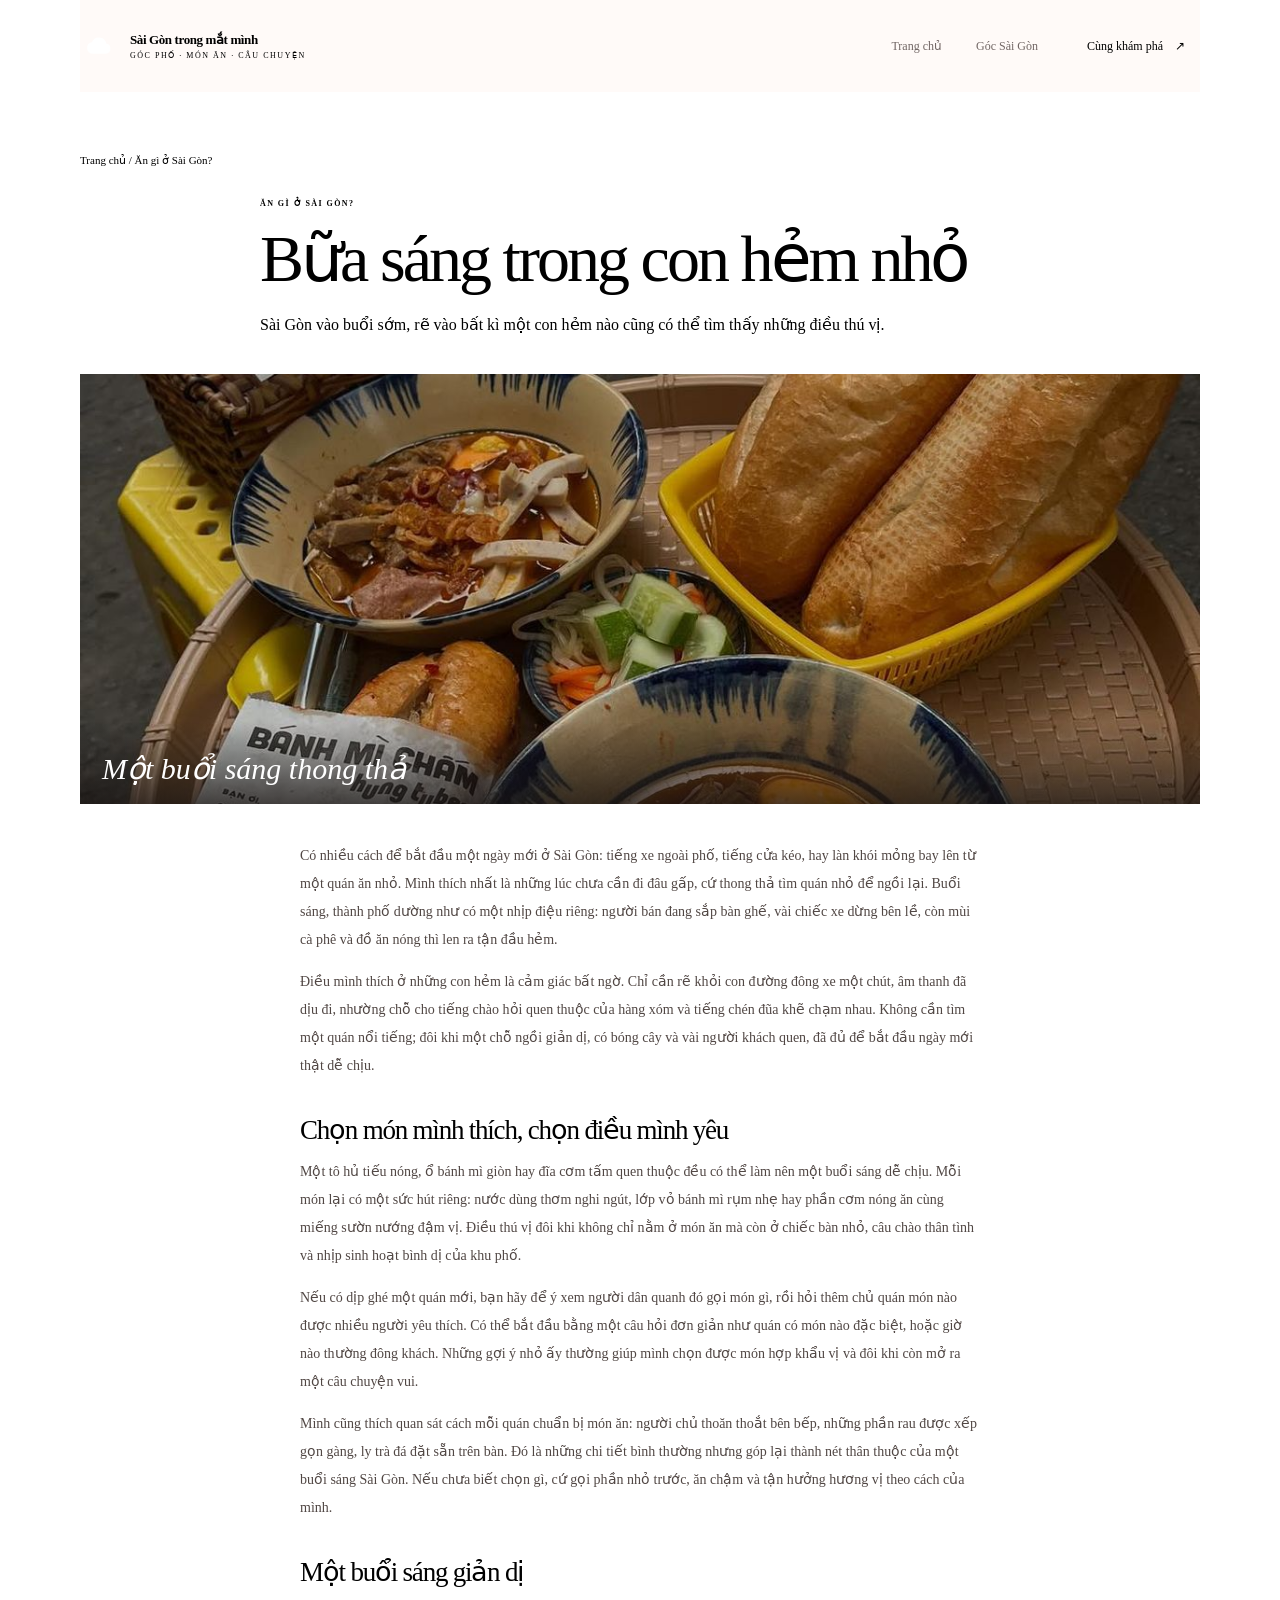
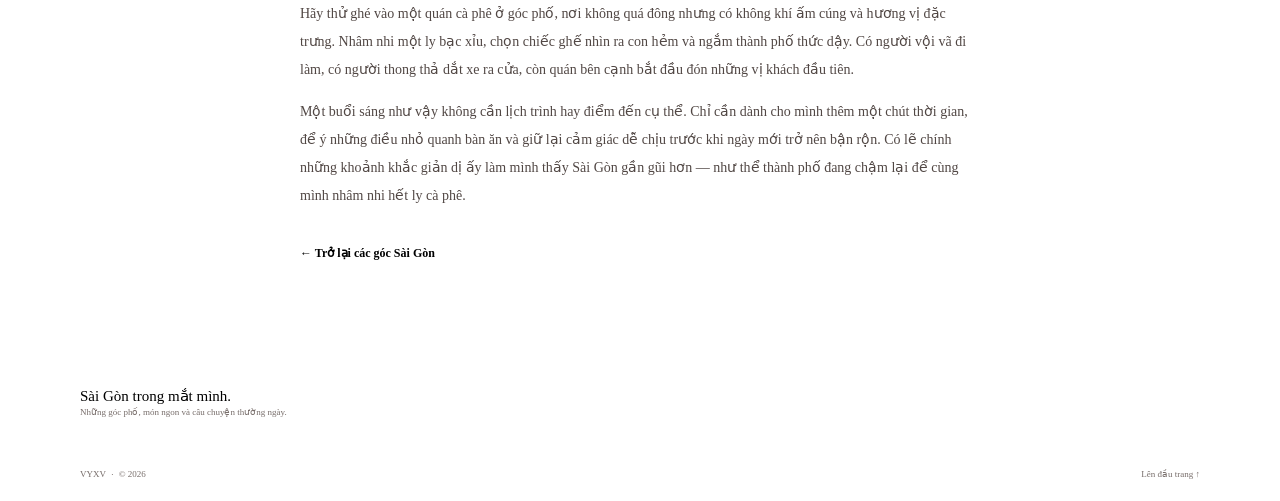
==== web-frontend-server/src/blog/blog1.html @ cf531b4e "feat: create Saigon travel blog frontend Co-authored-by: Copilot <223556219+Copilot@users.noreply.gi" ====
<!DOCTYPE html>
<html lang="vi">
<head>
  <meta charset="UTF-8">
  <meta name="viewport" content="width=device-width, initial-scale=1.0">
  <meta name="theme-color" content="#fffaf7">
  <meta name="description" content="Một gợi ý cho buổi sáng Sài Gòn: thong thả tìm một quán ăn trong hẻm và bắt đầu ngày mới thật chậm.">
  <title>Bữa sáng trong con hẻm nhỏ - Sài Gòn trong mắt mình</title>
  <link rel="preconnect" href="https://fonts.googleapis.com">
  <link rel="preconnect" href="https://fonts.gstatic.com" crossorigin>
  <link href="https://fonts.googleapis.com/css2?family=Playfair+Display:ital,wght@0,400;0,700;1,400&family=Inter:wght@300;400;500;600&display=swap" rel="stylesheet">
  <link rel="stylesheet" href="../css/style.css">
</head>
<body>
  <header class="site-header section-wrap">
    <a class="brand" href="../index.html" aria-label="Sài Gòn trong mắt mình, về trang chủ">
      <span class="brand-mark" aria-hidden="true">
        <svg viewBox="0 0 32 32" focusable="false">
          <path d="M9.1 24.2a6.1 6.1 0 0 1-.7-12.1 8.1 8.1 0 0 1 15.4 1.1 5.6 5.6 0 0 1-.5 11H9.1Z" />
        </svg>
      </span>
      <span class="brand-name">Sài Gòn trong mắt mình<small>GÓC PHỐ · MÓN ĂN · CÂU CHUYỆN</small></span>
    </a>
    <nav class="site-nav" aria-label="Điều hướng chính">
      <a href="../index.html#home">Trang chủ</a>
      <a href="../index.html#posts">Góc Sài Gòn</a>
      <a class="nav-contact" href="../index.html#contact">Cùng khám phá <span aria-hidden="true">↗</span></a>
    </nav>
  </header>
  <main class="article-page section-wrap">
    <div class="article-breadcrumb"><a href="../index.html">Trang chủ</a> / Ăn gì ở Sài Gòn?</div>
    <article>
      <header class="article-header">
        <span class="post-category">ĂN GÌ Ở SÀI GÒN?</span>
        <h1>Bữa sáng trong con hẻm nhỏ</h1>
        <p class="article-lead">Sài Gòn vào buổi sớm, rẽ vào bất kì một con hẻm nào cũng có thể tìm thấy những điều thú vị.</p>
      </header>
      <figure class="article-cover">
        <img src="../assets/ansang2.jpg" alt="ăn sáng" fetchpriority="high">
        <figcaption>Một buổi sáng thong thả</figcaption>
      </figure>
      <div class="article-body">
        <p>Có nhiều cách để bắt đầu một ngày mới ở Sài Gòn: tiếng xe ngoài phố, tiếng cửa kéo, hay làn khói mỏng bay lên từ một quán ăn nhỏ. Mình thích nhất là những lúc chưa cần đi đâu gấp, cứ thong thả tìm quán nhỏ để ngồi lại. Buổi sáng, thành phố dường như có một nhịp điệu riêng: người bán đang sắp bàn ghế, vài chiếc xe dừng bên lề, còn mùi cà phê và đồ ăn nóng thì len ra tận đầu hẻm.</p>
        <p>Điều mình thích ở những con hẻm là cảm giác bất ngờ. Chỉ cần rẽ khỏi con đường đông xe một chút, âm thanh đã dịu đi, nhường chỗ cho tiếng chào hỏi quen thuộc của hàng xóm và tiếng chén đũa khẽ chạm nhau. Không cần tìm một quán nổi tiếng; đôi khi một chỗ ngồi giản dị, có bóng cây và vài người khách quen, đã đủ để bắt đầu ngày mới thật dễ chịu.</p>
        <h2>Chọn món mình thích, chọn điều mình yêu</h2>
        <p>Một tô hủ tiếu nóng, ổ bánh mì giòn hay đĩa cơm tấm quen thuộc đều có thể làm nên một buổi sáng dễ chịu. Mỗi món lại có một sức hút riêng: nước dùng thơm nghi ngút, lớp vỏ bánh mì rụm nhẹ hay phần cơm nóng ăn cùng miếng sườn nướng đậm vị. Điều thú vị đôi khi không chỉ nằm ở món ăn mà còn ở chiếc bàn nhỏ, câu chào thân tình và nhịp sinh hoạt bình dị của khu phố.</p>
        <p>Nếu có dịp ghé một quán mới, bạn hãy để ý xem người dân quanh đó gọi món gì, rồi hỏi thêm chủ quán món nào được nhiều người yêu thích. Có thể bắt đầu bằng một câu hỏi đơn giản như quán có món nào đặc biệt, hoặc giờ nào thường đông khách. Những gợi ý nhỏ ấy thường giúp mình chọn được món hợp khẩu vị và đôi khi còn mở ra một câu chuyện vui.</p>
        <p>Mình cũng thích quan sát cách mỗi quán chuẩn bị món ăn: người chủ thoăn thoắt bên bếp, những phần rau được xếp gọn gàng, ly trà đá đặt sẵn trên bàn. Đó là những chi tiết bình thường nhưng góp lại thành nét thân thuộc của một buổi sáng Sài Gòn. Nếu chưa biết chọn gì, cứ gọi phần nhỏ trước, ăn chậm và tận hưởng hương vị theo cách của mình.</p>
        <h2>Một buổi sáng giản dị</h2>
        <p>Hãy thử ghé vào một quán cà phê ở góc phố, nơi không quá đông nhưng có không khí ấm cúng và hương vị đặc trưng. Nhâm nhi một ly bạc xỉu, chọn chiếc ghế nhìn ra con hẻm và ngắm thành phố thức dậy. Có người vội vã đi làm, có người thong thả dắt xe ra cửa, còn quán bên cạnh bắt đầu đón những vị khách đầu tiên.</p>
        <p>Một buổi sáng như vậy không cần lịch trình hay điểm đến cụ thể. Chỉ cần dành cho mình thêm một chút thời gian, để ý những điều nhỏ quanh bàn ăn và giữ lại cảm giác dễ chịu trước khi ngày mới trở nên bận rộn. Có lẽ chính những khoảnh khắc giản dị ấy làm mình thấy Sài Gòn gần gũi hơn — như thể thành phố đang chậm lại để cùng mình nhâm nhi hết ly cà phê.</p>
        <a class="article-back" href="../index.html#posts">← Trở lại các góc Sài Gòn</a>
      </div>
    </article>
  </main>
<footer class="site-footer section-wrap">
    <div class="footer-main">
      <div class="footer-intro">
        <a class="footer-brand" href="#home">Sài Gòn trong mắt mình<span>.</span></a>
        <p>Những góc phố, món ngon và câu chuyện thường ngày.</p>
      </div>
    </div>
    <div class="footer-bottom">
      <p>VYXV<span aria-hidden="true"> · </span> © 2026</p>
      <a class="back-to-top" href="#home">Lên đầu trang ↑</a>
    </div>
  </footer>
</body>
</html>
---- web-frontend-server/src/css/style.css ----
:REDACTED_OLD_CREDENTIAL {
  color-scheme: light;
  --background: #fffaf7;
  --surface: #ffffff;
  --surface-raised: #fff4f0;
  --text: #261e1d;
  --muted: #776d6a;
  --accent: #bd342f;
  --accent-bright: #bd3b35;
  --line: rgba(54, 35, 32, 0.12);
  --serif: "Playfair Display", Georgia, serif;
  --sans: "Inter", Arial, sans-serif;
}

* { box-sizing: border-box; }

html { scroll-behavior: smooth; scroll-padding-top: 90px; }

body {
  margin: 0;
  overflow-x: hidden;
  background: var(--background);
  color: var(--text);
  font-family: var(--sans);
  font-size: 15px;
  -webkit-font-smoothing: antialiased;
}

::selection { background: var(--accent); color: white; }

a { color: inherit; text-decoration: none; }

.page-glow {
  position: absolute;
  z-index: -1;
  inset: 0 0 auto;
  height: 900px;
  pointer-events: none;
  background:
    radial-gradient(ellipse at 77% 21%, rgba(224, 97, 81, .10), transparent 34%),
    radial-gradient(ellipse at 4% 55%, rgba(230, 151, 129, .10), transparent 30%),
    radial-gradient(ellipse at 50% 80%, rgba(189, 52, 47, .04), transparent 40%);
  background-size: 200% 200%;
  animation: gradientShift 12s ease infinite;
}

.site-header, .section-wrap {
  width: min(1120px, calc(100% - 80px));
  margin-inline: auto;
}

.site-header {
  min-height: 92px;
  display: flex;
  align-items: center;
  justify-content: space-between;
  border-bottom: 1px solid var(--line);
  position: sticky;
  top: 0;
  z-index: 100;
  background: rgba(255, 250, 247, .85);
  backdrop-filter: blur(12px);
  -webkit-backdrop-filter: blur(12px);
  transition: background .35s ease, box-shadow .35s ease, min-height .3s ease;
}
.header-scrolled {
  background: rgba(255, 250, 247, .95);
  box-shadow: 0 2px 24px rgba(0,0,0,.06);
  min-height: 72px !important;
}

.brand { display: inline-flex; align-items: center; gap: 12px; }

.brand-mark {
  display: grid;
  width: 38px;
  height: 38px;
  place-items: center;
  border: 0;
  border-radius: 0;
  background: transparent;
  color: #fff;
}

.brand-mark svg { display: block; width: 30px; height: 30px; fill: currentColor; }
.footer-brand span { color: var(--accent); }
.brand-name { font-size: 13px; font-weight: 600; letter-spacing: -.03em; }
.brand-name small { display: block; margin-top: 3px; color: var(--muted); font-size: 8px; font-weight: 500; letter-spacing: .19em; }

.site-nav { display: flex; align-items: center; gap: 34px; }
.site-nav a { color: #716664; font-size: 12px; transition: color .2s ease; }
.site-nav a:hover, .site-nav a:focus-visible { color: var(--accent); }
.site-nav .nav-contact { padding: 11px 15px; border: 1px solid var(--line); border-radius: 2px; color: var(--text); }
.nav-contact span { margin-left: 9px; color: var(--accent-bright); }

/*  Smooth Nav Underline  */
.site-nav a:not(.nav-contact) {
  position: relative;
}
.site-nav a:not(.nav-contact)::after {
  content: "";
  position: absolute;
  left: 0; bottom: -3px;
  width: 100%; height: 1.5px;
  background: var(--accent);
  transform: scaleX(0);
  transform-origin: right;
  transition: transform .3s cubic-bezier(.22,1,.36,1);
}
.site-nav a:not(.nav-contact):hover::after {
  transform: scaleX(1);
  transform-origin: left;
}

/*  Nav Contact Glow  */
.nav-contact {
  transition: color .2s ease, border-color .3s ease, box-shadow .3s ease, transform .2s ease;
}
.nav-contact:hover {
  border-color: var(--accent-bright) !important;
  box-shadow: 0 0 16px rgba(189, 52, 47, .12);
  transform: translateY(-1px);
}

.hero {
  min-height: 620px;
  display: grid;
  grid-template-columns: 1.05fr .95fr;
  align-items: center;
  gap: 50px;
  padding-block: 70px 82px;
}

.eyebrow, .section-label, .post-category {
  color: #756967;
  font-size: 9px;
  font-weight: 600;
  letter-spacing: .18em;
}

.eyebrow { display: flex; align-items: center; gap: 10px; margin: 0 0 24px; }
.status-dot { width: 6px; height: 6px; border-radius: 50%; background: var(--accent-bright); box-shadow: 0 0 12px var(--accent); animation: pulse 2s infinite; }

h1, h2, h3, p { margin-top: 0; }
h1, h2 { font-family: var(--serif); font-weight: 400; letter-spacing: -.045em; }
h1 { margin-bottom: 20px; font-size: clamp(54px, 6.4vw, 82px); line-height: 1.06; }
h1 em, h2 em { color: var(--accent-bright); font-weight: 400; }
.hero-description { max-width: 425px; margin-bottom: 30px; color: var(--muted); font-size: 14px; line-height: 1.9; }
.hero-actions { display: flex; align-items: center; gap: 26px; }

.button { display: inline-flex; min-height: 46px; align-items: center; justify-content: center; gap: 22px; padding: 0 17px; font-size: 11px; font-weight: 600; transition: transform .2s ease, background .2s ease, border-color .2s ease; position: relative; overflow: hidden; }
.button:hover { transform: translateY(-2px); }
.button-primary { background: var(--accent); color: #fff; }
.button-primary:hover { background: #d82c35; }
.button::after {
  content: "";
  position: absolute;
  inset: 0;
  background: radial-gradient(circle at var(--x, 50%) var(--y, 50%), rgba(255,255,255,.2), transparent 60%);
  opacity: 0;
  transition: opacity .3s ease;
}
.button:hover::after { opacity: 1; }
.text-link { color: #514744; font-size: 11px; }
.text-link span, .read-link span { padding-left: 5px; color: var(--accent-bright); }
.diary-icon { width: 17px; height: 17px; margin-left: 7px; fill: none; stroke: var(--accent-bright); stroke-linecap: round; stroke-linejoin: round; stroke-width: 1.5; vertical-align: middle; transition: transform .2s ease; }
.text-link:hover .diary-icon { transform: translateY(-2px); }
.hero-note { display: flex; align-items: center; gap: 12px; margin-top: 54px; color: #716664; font-family: var(--serif); font-size: 13px; font-style: italic; }
.note-line { width: 28px; height: 1px; background: var(--accent); }

.hero-art {
  position: relative;
  width: min(100%, 440px);
  aspect-ratio: 4 / 5;
  justify-self: end;
  overflow: hidden;
  border: 1px solid rgba(103, 63, 54, .12);
  background: #e7f1f7;
}

.hero-photo { position: absolute; width: 100%; height: 100%; object-fit: cover; object-position: center 38%; transition: transform .4s cubic-bezier(.22,1,.36,1); }
.hero-art:hover .hero-photo { transform: scale(1.04) !important; }
.hero-art::after { position: absolute; inset: 0; background: linear-gradient(180deg, rgba(21, 33, 45, .2), transparent 28%, transparent 68%, rgba(21, 33, 45, .35)); content: ""; pointer-events: none; }
.art-caption, .art-index { position: absolute; z-index: 1; padding: 8px 10px; background: rgba(255, 250, 247, .88); color: #514744; font-size: 8px; letter-spacing: .16em; line-height: 1.8; transition: opacity .4s ease, transform .4s ease; }
.art-caption { top: 12px; left: 12px; }
.art-index { right: 12px; bottom: 12px; color: #514744; font-size: 7px; }
.hero-art:hover .art-caption { transform: translate(3px, 3px); }
.hero-art:hover .art-index { transform: translate(-3px, -3px); }

.about { display: grid; grid-template-columns: .8fr 1.3fr .8fr; align-items: start; gap: 36px; padding-block: 53px 60px; border-top: 1px solid var(--line); border-bottom: 1px solid var(--line); }
.section-label { color: #756967; font-size: 8px; }
.section-label span { color: var(--accent-bright); }
.about-content h2, .posts-heading h2, .contact h2 { margin: 0 0 16px; font-size: clamp(30px, 3.2vw, 42px); line-height: 1.25; }
.about-content p { max-width: 470px; margin-bottom: 0; color: var(--muted); font-size: 12px; line-height: 1.9; }
.about-stats { display: grid; gap: 18px; padding-left: 24px; border-left: 1px solid var(--line); }
.about-stats div { display: flex; align-items: center; gap: 11px; }
.about-stats strong { display: grid; width: 26px; height: 26px; flex: 0 0 26px; place-items: center; color: var(--accent-bright); }
.about-stats strong svg { display: block; width: 22px; height: 22px; fill: none; stroke: currentColor; stroke-linecap: round; stroke-linejoin: round; stroke-width: 1.5; }
.about-stats span { color: #776d6a; font-size: 10px; }

.posts { padding-block: 90px 96px; }
.posts-heading { display: flex; justify-content: space-between; align-items: end; margin-bottom: 34px; }
.posts-heading h2 { margin: 13px 0 0; }
.posts-heading > p { margin-bottom: 4px; color: var(--muted); font-size: 11px; line-height: 1.8; }
.post-grid { display: grid; grid-template-columns: repeat(3, 1fr); gap: 15px; }
.post-card { min-height: 405px; display: flex; flex-direction: column; padding: 14px; border: 1px solid var(--line); background: linear-gradient(145deg, rgba(200, 61, 56, .025), transparent 54%), var(--surface); transition: transform .3s cubic-bezier(.22,1,.36,1), border-color .3s ease, background .3s ease, box-shadow .3s ease; }
.post-card:hover { transform: translateY(-5px); border-color: rgba(200, 61, 56, .55); background-color: var(--surface-raised); box-shadow: 0 16px 48px rgba(189, 52, 47, .10), 0 4px 12px rgba(0,0,0,.04); }
.post-card-top { display: flex; justify-content: space-between; align-items: center; margin: 2px 4px 12px; color: #716867; font-size: 10px; }
.post-arrow { color: var(--accent-bright); font-size: 17px; transition: transform .2s ease; }
.post-card:hover .post-arrow { transform: translate(2px, -2px); }
.post-image { display: block; width: 100%; height: 156px; margin-bottom: 18px; object-fit: cover; transition: transform .5s cubic-bezier(.22,1,.36,1), filter .5s ease; }
.post-card:hover .post-image { transform: scale(1.06); filter: brightness(1.04) saturate(1.1); }
.post-card:nth-child(1) .post-image { object-position: center 67%; }
.post-card:nth-child(2) .post-image { object-position: center 47%; }
.post-card:nth-child(3) .post-image { object-position: center 48%; }
.post-card-bottom { margin-top: auto; }
.post-category { color: var(--accent-bright); font-size: 8px; }
.post-card h3 { margin: 11px 0 9px; font-family: var(--serif); font-size: 21px; font-weight: 400; }
.post-card p { min-height: 38px; margin-bottom: 15px; color: var(--muted); font-size: 10px; line-height: 1.8; }
.read-link { color: #514744; font-size: 10px; transition: color .25s ease; }
.read-link span { display: inline-block; transition: transform .25s ease, color .25s ease; }
.post-card:hover .read-link span { transform: translateX(5px); }

.contact { position: relative; overflow: hidden; min-height: 255px; padding: 35px; border: 1px solid rgba(200, 61, 56, .24); background: radial-gradient(ellipse at 94% 50%, rgba(224, 97, 81, .12), transparent 43%), #fff5f0; transition: box-shadow .4s ease, transform .4s ease; }
.contact:hover { box-shadow: 0 12px 50px rgba(189, 52, 47, .12); transform: translateY(-2px); }
.contact-content { display: flex; align-items: end; justify-content: space-between; gap: 20px; margin-top: 24px; }
.contact h2 { margin: 0; }
.button-outline { position: relative; z-index: 1; margin-bottom: 4px; border: 1px solid rgba(54, 35, 32, .25); }
.button-outline:hover { border-color: var(--accent-bright); }
.button-outline span { color: var(--accent-bright); }
.contact-decoration { position: absolute; top: -70px; right: 8%; color: rgba(200, 61, 56, .08); font-size: 270px; line-height: 1; }

.site-footer { padding-block: 36px 22px; border-top: 1px solid var(--line); }
.footer-main { display: grid; grid-template-columns: 1.5fr repeat(2, 1fr); gap: 24px; padding-bottom: 30px; }
.footer-intro p { margin: 8px 0 0; color: var(--muted); font-size: 10px; line-height: 1.7; }
.footer-brand { font-family: var(--serif); font-size: 15px; transition: color .3s ease; display: inline-block; }
.footer-brand:hover { color: var(--accent); }
.footer-detail { display: flex; flex-direction: column; align-items: flex-start; gap: 9px; color: #514744; font-size: 10px; overflow-wrap: anywhere; }
.footer-detail a { transition: color .2s ease; }
.footer-detail a:hover { color: var(--accent); }
.footer-label { color: #8a7c77; font-size: 8px; font-weight: 600; letter-spacing: .16em; }
.footer-bottom { display: flex; align-items: center; justify-content: space-between; gap: 20px; padding-top: 18px; border-top: 1px solid var(--line); }
.site-footer p, .back-to-top { margin: 0; color: #776d6a; font-size: 9px; }
.site-footer p span { padding-inline: 3px; color: var(--accent); }
.back-to-top { transition: color .2s ease, transform .3s ease; }
.back-to-top:hover { color: var(--accent); transform: translateY(-3px); }

.article-page { min-height: calc(100vh - 200px); padding-block: 62px 90px; }
.article-breadcrumb { margin-bottom: 26px; color: var(--muted); font-size: 11px; }
.article-breadcrumb a { color: var(--accent); }
.article-header { max-width: 760px; margin: 0 auto 34px; }
.article-header .post-category { display: inline-block; margin-bottom: 16px; }
.article-header h1 { margin-bottom: 16px; font-size: clamp(42px, 6vw, 66px); }
.article-lead { max-width: 650px; margin-bottom: 0; color: var(--muted); font-size: 16px; line-height: 1.9; }
.article-cover { position: relative; height: clamp(240px, 42vw, 430px); overflow: hidden; margin: 0 auto 38px; border: 1px solid var(--line); background: #f3e7e1; }
.article-cover img { width: 100%; height: 100%; object-fit: cover; object-position: center 50%; }
.article-cover figcaption { position: absolute; right: 0; bottom: 0; left: 0; padding: 30px 22px 18px; background: linear-gradient(transparent, rgba(24, 19, 17, .72)); color: #fff; font-family: var(--serif); font-size: clamp(20px, 3vw, 30px); font-style: italic; }
.article-body { max-width: 680px; margin-inline: auto; }
.article-body h2 { margin: 34px 0 12px; font-size: 27px; }
.article-body p, .article-body li { color: #514744; font-size: 14px; line-height: 2; }
.article-body ul { padding-left: 22px; }
.article-back { display: inline-flex; gap: 8px; margin-top: 22px; color: var(--accent); font-size: 12px; font-weight: 600; }



/*  Scroll Reveal  */
.reveal { opacity: 0; transform: translateY(28px); transition: opacity .7s cubic-bezier(.22,1,.36,1), transform .7s cubic-bezier(.22,1,.36,1); }
.reveal.is-visible { opacity: 1; transform: translateY(0); }
.post-card:nth-child(2) { transition-delay: .12s; }
.post-card:nth-child(3) { transition-delay: .24s; }

/*  Keyframe Animations  */
@keyframes pulse { 50% { opacity: .45; box-shadow: 0 0 4px var(--accent); } }
@keyframes float { 50% { transform: translate(-50%, -9px); } }
@keyframes gradientShift {
  0%   { background-position: 0% 50%; }
  50%  { background-position: 100% 50%; }
  100% { background-position: 0% 50%; }
}
@keyframes shimmer {
  0%   { background-position: -200% 0; }
  100% { background-position: 200% 0; }
}
@keyframes labelSlideIn {
  from { opacity: 0; transform: translateX(-20px); letter-spacing: .35em; }
  to   { opacity: 1; transform: translateX(0); letter-spacing: .18em; }
}
@keyframes heroGlow {
  0%, 100% { box-shadow: 0 0 40px rgba(189, 52, 47, .08), 0 20px 60px rgba(0,0,0,.08); }
  50%      { box-shadow: 0 0 60px rgba(189, 52, 47, .15), 0 30px 80px rgba(0,0,0,.12); }
}

/*  Particle Canvas  */
.particle-canvas {
  position: absolute;
  top: 0; left: 0;
  width: 100%;
  pointer-events: none;
  z-index: 0;
}

/*  Cursor Glow  */
.cursor-glow {
  position: fixed;
  width: 320px; height: 320px;
  border-radius: 50%;
  background: radial-gradient(circle, rgba(189,52,47,.06) 0%, transparent 70%);
  pointer-events: none;
  z-index: 9998;
  transform: translate(-50%, -50%);
  transition: opacity .3s ease;
  mix-blend-mode: multiply;
}

/*  Scroll Progress Bar  */
.scroll-progress {
  position: fixed;
  top: 0; left: 0;
  width: 100%; height: 3px;
  background: linear-gradient(90deg, var(--accent), #e06151, var(--accent-bright));
  background-size: 200% 100%;
  animation: gradientShift 3s ease infinite;
  transform-origin: left;
  transform: scaleX(0);
  z-index: 10000;
  transition: transform .15s ease-out;
}

/*  Hero Art Shimmer  */
.shimmer-load::before {
  content: "";
  position: absolute;
  inset: 0;
  z-index: 3;
  background: linear-gradient(90deg, transparent, rgba(255,255,255,.45), transparent);
  background-size: 200% 100%;
  animation: shimmer 1.6s ease infinite;
}
.shimmer-done {
  animation: heroGlow 4s ease-in-out infinite;
}

/*  Section Label Animation  */
.section-label.label-animate {
  animation: labelSlideIn .6s cubic-bezier(.22,1,.36,1) forwards;
}


@media (max-width: 800px) {
  .site-header, .section-wrap { width: min(100% - 48px, 620px); }
  .site-header { min-height: 78px; }
  .site-nav { gap: 18px; }
  .site-nav a { font-size: 10px; }
  .site-nav .nav-contact { padding: 9px 10px; }
  .hero { min-height: auto; grid-template-columns: 1fr .8fr; gap: 20px; padding-block: 90px 75px; }
  h1 { font-size: clamp(48px, 8vw, 67px); }
  .hero-art { width: 100%; }
  .about { grid-template-columns: 1fr 1.6fr; }
  .about-stats { grid-column: 2; grid-template-columns: repeat(3, 1fr); padding: 20px 0 0; border-top: 1px solid var(--line); border-left: 0; }
  .about-stats div { align-items: start; gap: 6px; flex-direction: column; }
}

@media (max-width: 560px) {
  .site-header, .section-wrap { width: calc(100% - 36px); }
  .site-header { align-items: flex-start; flex-direction: column; gap: 18px; padding-block: 18px; }
  .site-nav { width: 100%; justify-content: space-between; gap: 10px; }
  .site-nav a { font-size: 9px; }
  .site-nav .nav-contact { padding: 7px 8px; }
  .hero { grid-template-columns: 1fr; gap: 40px; padding-block: 74px 60px; }
  .hero-art { width: min(100%, 360px); justify-self: center; }
  .hero-note { margin-top: 35px; }
  .about { grid-template-columns: 1fr; gap: 22px; padding-block: 36px; }
  .about-stats { grid-column: auto; }
  .posts { padding-block: 65px; }
  .posts-heading { align-items: flex-start; flex-direction: column; gap: 15px; }
  .post-grid { grid-template-columns: 1fr; }
  .post-card { min-height: 285px; }
  .contact { min-height: 260px; padding: 25px 20px; }
  .contact-content { align-items: flex-start; flex-direction: column; }
  .contact-decoration { top: 6px; right: -9%; font-size: 190px; }
  .footer-main { grid-template-columns: repeat(2, minmax(0, 1fr)); gap: 22px 18px; }
  .footer-intro { grid-column: 1 / -1; }
  .footer-bottom { align-items: flex-start; flex-direction: column; gap: 10px; }
  .article-page { padding-block: 40px 65px; }
  .article-cover { height: 220px; }
}

@media (prefers-reduced-motion: reduce) {
  *, *::before, *::after { scroll-behavior: auto !important; animation-duration: .01ms !important; animation-iteration-count: 1 !important; transition-duration: .01ms !important; }
  .reveal { opacity: 1; transform: none; }
  .particle-canvas, .cursor-glow, .scroll-progress { display: none !important; }
}
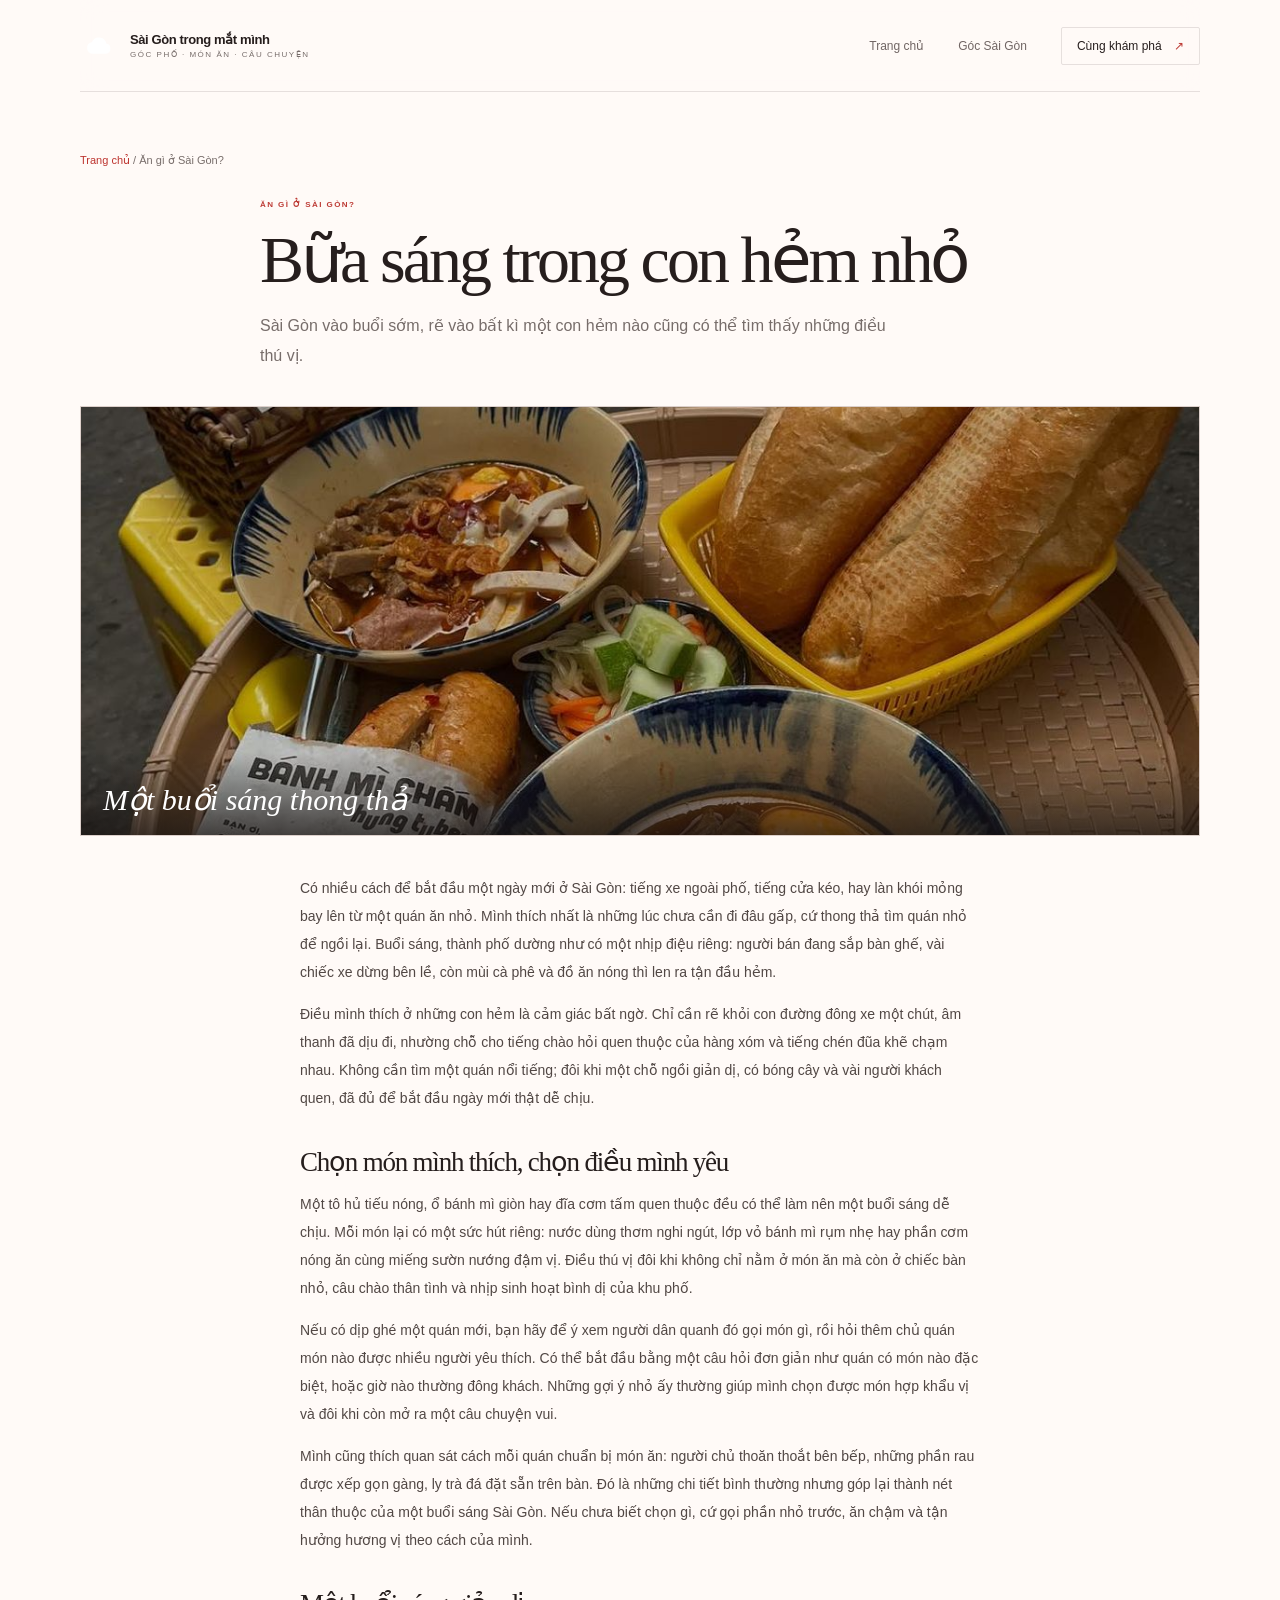
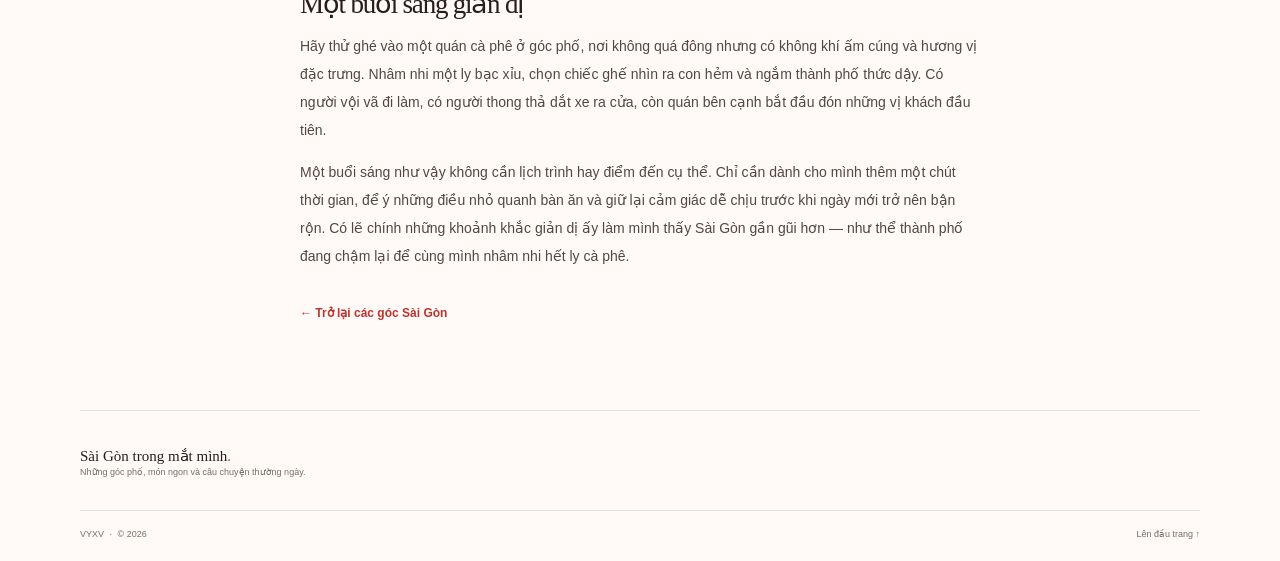
==== commit bc384447: "Prepare independent MiniCloud deployment handover" ====
--- a/web-frontend-server/src/blog/blog1.html
+++ b/web-frontend-server/src/blog/blog1.html
@@ -36,7 +36,7 @@
         <p class="article-lead">Sài Gòn vào buổi sớm, rẽ vào bất kì một con hẻm nào cũng có thể tìm thấy những điều thú vị.</p>
       </header>
       <figure class="article-cover">
-        <img src="../assets/ansang2.jpg" alt="ăn sáng" fetchpriority="high">
+        <img src="assets/ansang2.jpg" alt="ăn sáng" fetchpriority="high">
         <figcaption>Một buổi sáng thong thả</figcaption>
       </figure>
       <div class="article-body">
--- a/web-frontend-server/src/css/style.css
+++ b/web-frontend-server/src/css/style.css
@@ -1,4 +1,4 @@
-:REDACTED_OLD_CREDENTIAL {
+:root {
   color-scheme: light;
   --background: #fffaf7;
   --surface: #ffffff;
